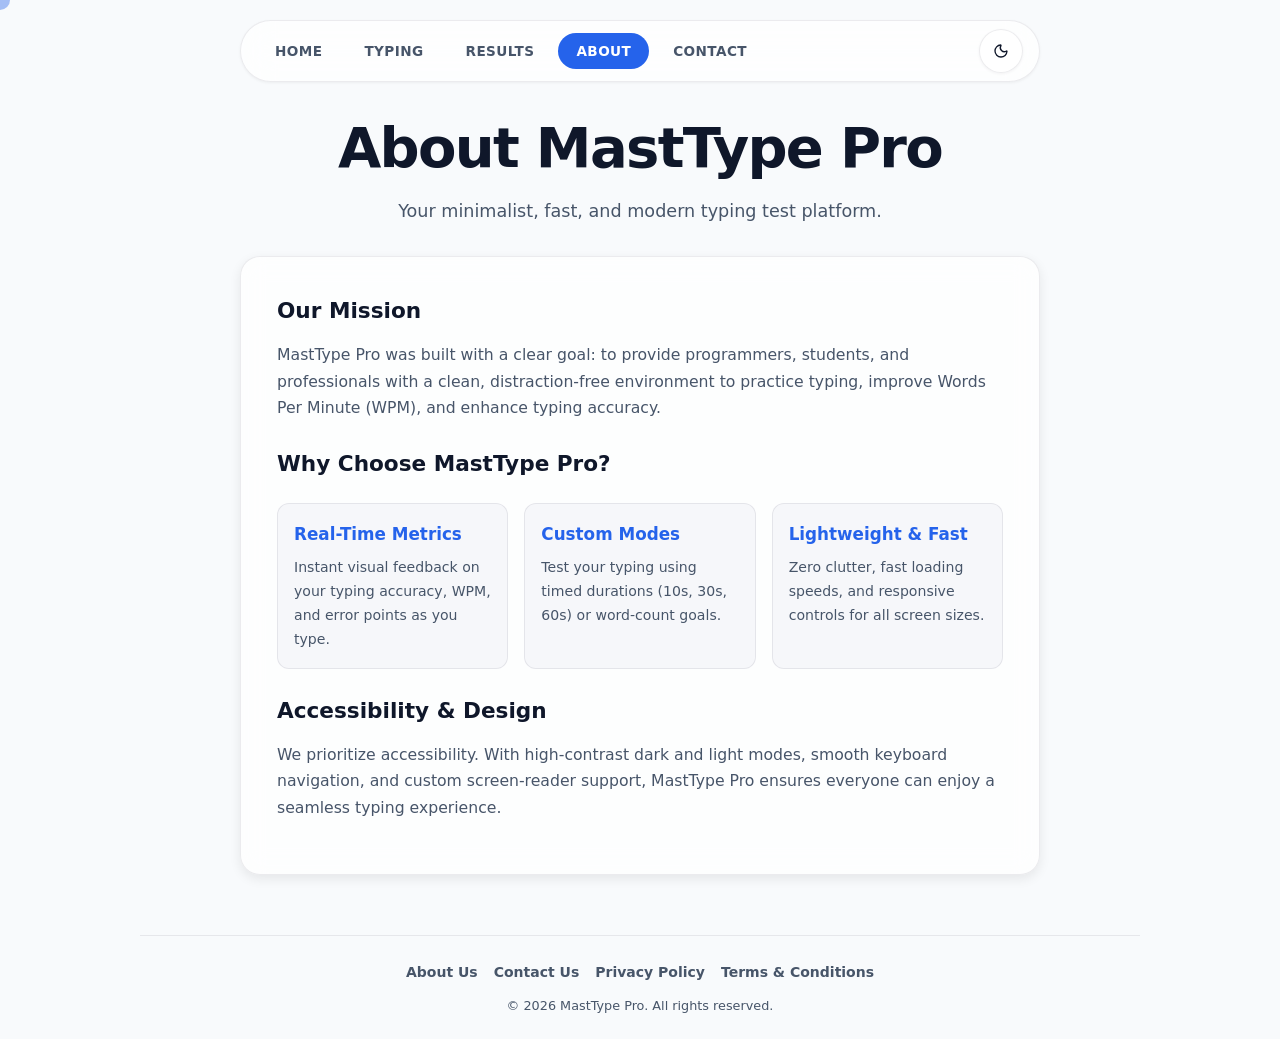
==== about.html @ d7a7fe55 "Add files via upload" ====
<!doctype html>
<html lang="en" dir="ltr">
  <head>
    <meta charset="UTF-8" />
    <meta name="viewport" content="width=device-width, initial-scale=1.0" />
    <meta name="theme-color" content="#ffffff" />

    <!-- Advanced Primary SEO -->
    <title>About Us — MastType Pro | Free Online Typing Speed Test</title>
    <meta
      name="description"
      content="Learn about MastType Pro, the free online typing speed test platform. Boost your WPM, improve accuracy, and track typing performance with custom time modes."
    />
    <meta
      name="keywords"
      content="about MastType Pro, typing test app, online typing speed practice, learn fast typing, measure WPM accurately"
    />
    <meta name="robots" content="index, follow, max-image-preview:large" />
    <meta name="author" content="MastType Pro" />
    <link rel="canonical" href="https://devskora.github.io/masttype/about.html" />

    <!-- Open Graph / Facebook / LinkedIn SEO -->
    <meta property="og:type" content="article" />
    <meta
      property="og:title"
      content="About Us — MastType Pro | Free Online Typing Test"
    />
    <meta
      property="og:description"
      content="Discover how MastType Pro helps users improve typing speed and accuracy through real-time performance tracking and minimal design."
    />
    <meta property="og:url" content="https://devskora.github.io/masttype/about.html" />
    <meta property="og:site_name" content="MastType Pro" />
    <meta property="og:locale" content="en_US" />

    <!-- Twitter / X SEO -->
    <meta name="twitter:card" content="summary_large_image" />
    <meta name="twitter:title" content="About Us — MastType Pro" />
    <meta
      name="twitter:description"
      content="Learn about MastType Pro's mission to make typing speed tests simple, fast, and accessible for everyone."
    />

    <!-- Favicon -->
    <link rel="icon" href="./favicon.png" sizes="any" />

    <!-- Schema.org JSON-LD Structured Data for About Page -->
    <script type="application/ld+json">
      {
        "@context": "https://schema.org",
        "@type": "AboutPage",
        "name": "About MastType Pro",
        "url": "https://devskora.github.io/masttype/about.html",
        "description": "Learn about MastType Pro's mission, features, and typing analytics platform.",
        "mainEntity": {
          "@type": "WebApplication",
          "name": "MastType Pro",
          "applicationCategory": "EducationalApplication",
          "operatingSystem": "All"
        }
      }
    </script>

    <style>
      /* =========================================================
         MastType Pro — Refactored UI/UX & Accessible Stylesheet
         ========================================================= */

      /* -------------------------
         Root Variables & Themes
         ------------------------- */
      :root {
        --bg-main: #f8fafc;
        --text-main: #0f172a;
        --text-muted: #475569;

        --card-bg: rgba(255, 255, 255, 0.75);
        --card-border: rgba(15, 23, 42, 0.08);

        --accent-primary: #2563eb;
        --accent-hover: #1d4ed8;

        --correct-color: #10b981;
        --correct-bg: rgba(16, 185, 129, 0.1);
        --incorrect-color: #ef4444;
        --incorrect-bg: rgba(239, 68, 68, 0.15);

        --disabled-bg: rgba(148, 163, 184, 0.16);
        --disabled-color: #94a3b8;

        --shadow-sm: 0 1px 3px rgba(0, 0, 0, 0.05);
        --shadow-md: 0 4px 12px rgba(0, 0, 0, 0.08);
        --shadow-lg: 0 12px 32px rgba(0, 0, 0, 0.12);

        --radius-sm: 8px;
        --radius-md: 12px;
        --radius-lg: 20px;
        --radius-pill: 999px;

        --transition-fast: 0.15s ease;
        --transition-normal: 0.25s ease;
      }

      body[data-is-dark="true"] {
        --bg-main: #0b0f17;
        --text-main: #f8fafc;
        --text-muted: #94a3b8;

        --card-bg: rgba(17, 24, 39, 0.65);
        --card-border: rgba(255, 255, 255, 0.1);

        --accent-primary: #3b82f6;
        --accent-hover: #60a5fa;

        --correct-color: #34d399;
        --incorrect-color: #f87171;
      }

      /* -------------------------
         Reset & Base Setup
         ------------------------- */
      *,
      *::before,
      *::after {
        margin: 0;
        padding: 0;
        box-sizing: border-box;
      }

      html {
        scroll-behavior: smooth;
        font-family: system-ui, -apple-system, BlinkMacSystemFont, "Segoe UI", Roboto, Oxygen, Ubuntu, Cantarell, sans-serif;
      }

      body {
        min-height: 100vh;
        display: flex;
        flex-direction: column;
        align-items: center;
        background-color: var(--bg-main);
        color: var(--text-main);
        transition: background-color var(--transition-normal), color var(--transition-normal);
        line-height: 1.5;
      }

      /* -------------------------
         Accessibility Utilities
         ------------------------- */
      .sr-only {
        position: absolute;
        width: 1px;
        height: 1px;
        padding: 0;
        margin: -1px;
        overflow: hidden;
        clip: rect(0, 0, 0, 0);
        white-space: nowrap;
        border: 0;
      }

      .skip-link {
        position: fixed;
        top: -100px;
        left: 20px;
        z-index: 9999;
        padding: 10px 18px;
        border-radius: var(--radius-pill);
        background: var(--accent-primary);
        color: #ffffff !important;
        font-weight: 600;
        text-decoration: none;
        box-shadow: var(--shadow-md);
        transition: top var(--transition-fast);
      }

      .skip-link:focus {
        top: 20px;
      }

      button:focus-visible,
      a:focus-visible,
      select:focus-visible,
      input:focus-visible {
        outline: 3px solid var(--accent-primary);
        outline-offset: 2px;
      }

      /* -------------------------
         Header & Navigation
         ------------------------- */
      .header {
        width: min(92%, 800px);
        margin: 20px auto 0;
        padding: 8px 16px;
        display: flex;
        align-items: center;
        justify-content: space-between;
        background: var(--card-bg);
        border: 1px solid var(--card-border);
        border-radius: var(--radius-pill);
        backdrop-filter: blur(16px);
        -webkit-backdrop-filter: blur(16px);
        box-shadow: var(--shadow-sm);
      }

      .header-nav ul {
        list-style: none;
        display: flex;
        align-items: center;
        gap: 6px;
      }

      .header-nav {
        display: flex;
        justify-content: space-between;
        width: 100%;
        align-items: center;
      }

      .header-link {
        display: block;
        padding: 8px 18px;
        border-radius: var(--radius-pill);
        font-size: 0.85rem;
        font-weight: 700;
        letter-spacing: 0.03em;
        color: var(--text-muted);
        text-decoration: none;
        transition: color var(--transition-fast), background var(--transition-fast);
      }

      .header-link:hover {
        color: var(--text-main);
        background: rgba(148, 163, 184, 0.12);
      }

      .header-link[aria-current="page"] {
        color: #ffffff;
        background: var(--accent-primary);
      }

      /* Theme Switcher Button */
      .theme-btn {
        position: relative;
        width: 44px;
        height: 44px;
        display: flex;
        align-items: center;
        justify-content: center;
        border: 1px solid var(--card-border);
        border-radius: var(--radius-pill);
        background: var(--card-bg);
        cursor: pointer;
        box-shadow: var(--shadow-sm);
        transition: transform var(--transition-fast), background-color var(--transition-fast);
      }

      .theme-btn svg {
        width: 16px;
        height: 16px;
        color: var(--text-main);
        transition: transform var(--transition-fast);
      }

      /* -------------------------
         Main Layout & Hero Section
         ------------------------- */
      .main {
        width: min(1000px, 92%);
        display: flex;
        flex-direction: column;
        align-items: center;
        padding: 24px 0 60px;
        flex: 1;
      }

      .hero {
        text-align: center;
        margin-bottom: 32px;
        max-width: 640px;
      }

      .hero h1 {
        font-size: clamp(2.2rem, 5vw, 3.5rem);
        font-weight: 800;
        letter-spacing: -0.03em;
        color: var(--text-main);
      }

      .hero p {
        margin-top: 8px;
        color: var(--text-muted);
        font-size: clamp(0.95rem, 1.8vw, 1.1rem);
      }

      /* -------------------------
         About Page Content Styles
         ------------------------- */
      .about-container {
        width: 100%;
        max-width: 800px;
        padding: clamp(20px, 4vw, 36px);
        background: var(--card-bg);
        border: 1px solid var(--card-border);
        border-radius: var(--radius-lg);
        box-shadow: var(--shadow-md);
        backdrop-filter: blur(12px);
        -webkit-backdrop-filter: blur(12px);
      }

      .about-content {
        color: var(--text-main);
        line-height: 1.7;
      }

      .about-content h2 {
        font-size: 1.35rem;
        font-weight: 700;
        margin-top: 24px;
        margin-bottom: 12px;
        color: var(--text-main);
      }

      .about-content h2:first-child {
        margin-top: 0;
      }

      .about-content p {
        color: var(--text-muted);
        margin-bottom: 16px;
        font-size: 0.98rem;
      }

      .features-grid {
        display: grid;
        grid-template-columns: repeat(auto-fit, minmax(220px, 1fr));
        gap: 16px;
        margin: 20px 0;
      }

      .feature-card {
        padding: 16px;
        background: rgba(148, 163, 184, 0.08);
        border: 1px solid var(--card-border);
        border-radius: var(--radius-md);
      }

      .feature-card h3 {
        font-size: 1.05rem;
        font-weight: 700;
        margin-bottom: 8px;
        color: var(--accent-primary);
      }

      .feature-card p {
        font-size: 0.88rem;
        margin-bottom: 0;
      }

      /* -------------------------
         Footer Section
         ------------------------- */
      .footer {
        width: min(92%, 1000px);
        margin-top: auto;
        padding: 24px 0;
        border-top: 1px solid var(--card-border);
        display: flex;
        flex-direction: column;
        align-items: center;
        gap: 12px;
        text-align: center;
      }

      .footer-links {
        list-style: none;
        display: flex;
        gap: 16px;
        flex-wrap: wrap;
        justify-content: center;
      }

      .footer-links a {
        color: var(--text-muted);
        text-decoration: none;
        font-size: 0.875rem;
        font-weight: 600;
        transition: color var(--transition-fast);
      }

      .footer-links a:hover {
        color: var(--accent-primary);
      }

      .footer p {
        font-size: 0.8rem;
        color: var(--text-muted);
      }

      /* Custom Cursor & Reduced Motion */
      .cursor {
        position: fixed;
        width: 20px;
        height: 20px;
        top: 0;
        left: 0;
        border-radius: 50%;
        background: var(--accent-primary);
        pointer-events: none;
        transform: translate(-50%, -50%);
        z-index: 999;
        opacity: 0.4;
        transition: transform 0.05s ease-out;
      }

      @media (hover: none), (pointer: coarse), (prefers-reduced-motion: reduce) {
        .cursor {
          display: none !important;
        }
      }

      @media (prefers-reduced-motion: reduce) {
        *,
        *::before,
        *::after {
          scroll-behavior: auto !important;
          transition-duration: 0.01ms !important;
          animation-duration: 0.01ms !important;
        }
      }
    </style>
  </head>

  <body>
    <!-- Skip Navigation -->
    <a class="skip-link" href="#main-content">Skip to main content</a>

    <!-- Custom Cursor -->
    <div class="cursor" aria-hidden="true"></div>

    <header class="header">
      <nav class="header-nav" aria-label="Main navigation">
        <ul>
          <li class="header-link-list-item">
            <a href="./index.html" class="header-link">HOME</a>
          </li>
          <li class="header-link-list-item">
            <a href="./index.html#typing" class="header-link">TYPING</a>
          </li>
          <li class="header-link-list-item">
            <a href="./result.html" class="header-link">RESULTS</a>
          </li>
          <li class="header-link-list-item">
            <a href="./about.html" class="header-link" aria-current="page">ABOUT</a>
          </li>
          <li class="header-link-list-item">
            <a href="./contact.html" class="header-link">CONTACT</a>
          </li>
        </ul>

        <button
          type="button"
          class="theme-btn"
          aria-label="Switch to dark mode"
          title="Toggle theme"
        >
          <svg
            xmlns="http://www.w3.org/2000/svg"
            width="24"
            height="24"
            viewBox="0 0 24 24"
            fill="none"
            stroke="currentColor"
            stroke-width="2"
            stroke-linecap="round"
            stroke-linejoin="round"
            aria-hidden="true"
            focusable="false"
          >
            <path
              d="M20.985 12.486a9 9 0 1 1-9.473-9.472c.405-.022.617.46.402.803a6 6 0 0 0 8.268 8.268c.344-.215.825-.004.803.401"
            />
          </svg>
        </button>
      </nav>
    </header>

    <main class="main" id="main-content">
      <section class="hero" aria-labelledby="page-title">
        <h1 id="page-title">About MastType Pro</h1>
        <p>Your minimalist, fast, and modern typing test platform.</p>
      </section>

      <section class="about-container" aria-label="About Us Details">
        <article class="about-content">
          <h2>Our Mission</h2>
          <p>
            MastType Pro was built with a clear goal: to provide programmers, students, and professionals with a clean, distraction-free environment to practice typing, improve Words Per Minute (WPM), and enhance typing accuracy.
          </p>

          <h2>Why Choose MastType Pro?</h2>
          <div class="features-grid">
            <div class="feature-card">
              <h3>Real-Time Metrics</h3>
              <p>Instant visual feedback on your typing accuracy, WPM, and error points as you type.</p>
            </div>
            <div class="feature-card">
              <h3>Custom Modes</h3>
              <p>Test your typing using timed durations (10s, 30s, 60s) or word-count goals.</p>
            </div>
            <div class="feature-card">
              <h3>Lightweight & Fast</h3>
              <p>Zero clutter, fast loading speeds, and responsive controls for all screen sizes.</p>
            </div>
          </div>

          <h2>Accessibility & Design</h2>
          <p>
            We prioritize accessibility. With high-contrast dark and light modes, smooth keyboard navigation, and custom screen-reader support, MastType Pro ensures everyone can enjoy a seamless typing experience.
          </p>
        </article>
      </section>
    </main>

    <footer class="footer">
      <nav aria-label="Footer navigation">
        <ul class="footer-links">
          <li><a href="./about.html">About Us</a></li>
          <li><a href="./contact.html">Contact Us</a></li>
          <li><a href="./privacy-policy.html">Privacy Policy</a></li>
          <li><a href="./terms.html">Terms & Conditions</a></li>
        </ul>
      </nav>
      <p>&copy; 2026 MastType Pro. All rights reserved.</p>
    </footer>

    <script src="./script.js" type="module"></script>
  </body>
</html>
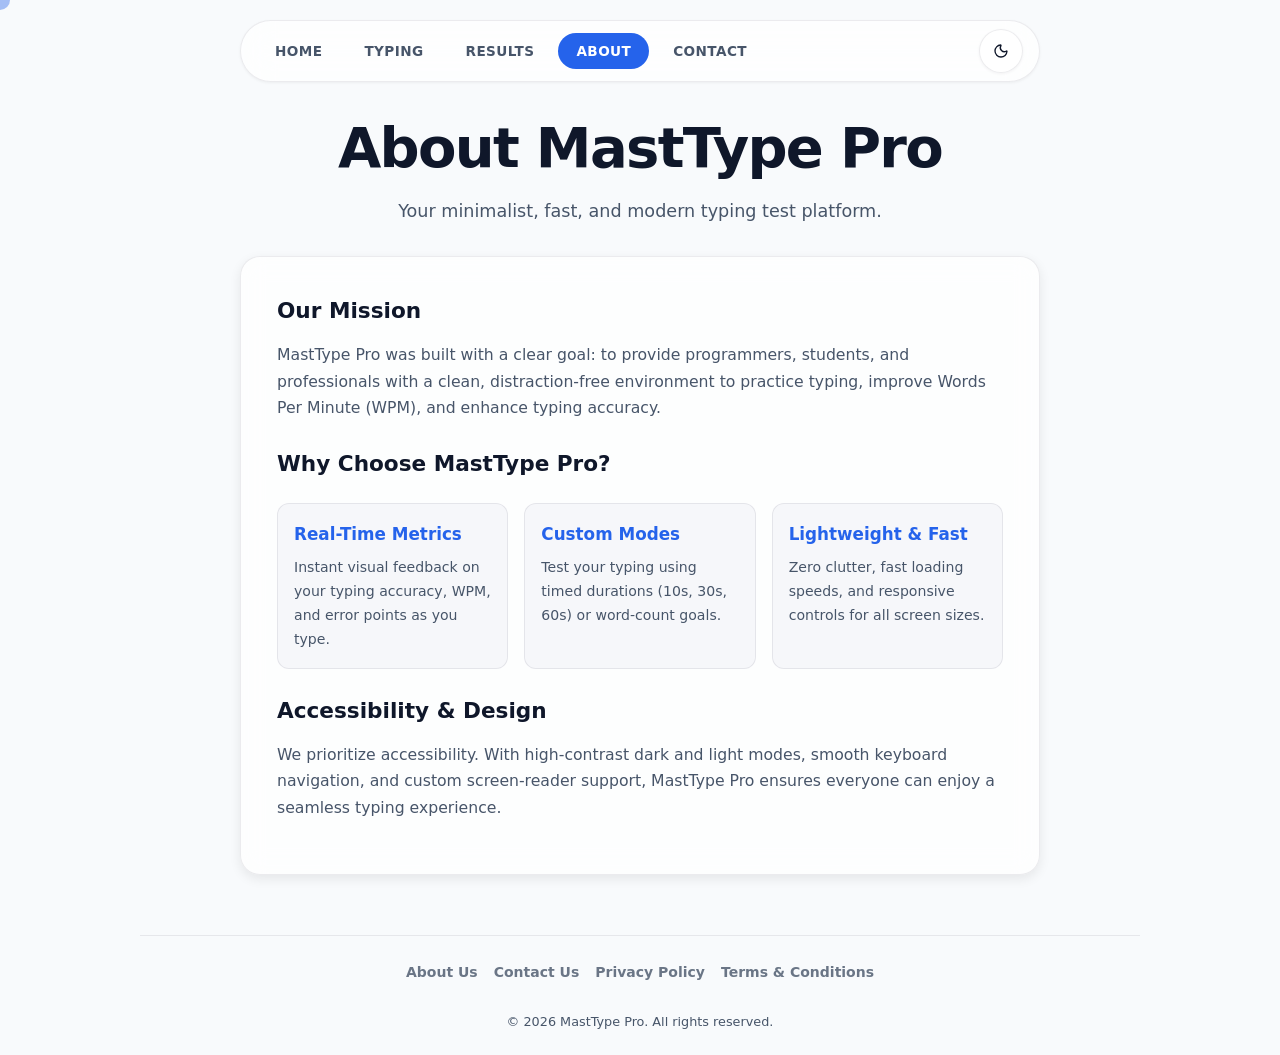
==== commit 03b3870b: "Add files via upload" ====
--- a/about.html
+++ b/about.html
@@ -44,6 +44,10 @@
 
     <!-- Favicon -->
     <link rel="icon" href="./favicon.png" sizes="any" />
+
+    <!-- stylesheet -->
+
+    <link rel="stylesheet" href="./global.css"/>
 
     <!-- Schema.org JSON-LD Structured Data for About Page -->
     <script type="application/ld+json">
--- a/global.css
+++ b/global.css
@@ -0,0 +1,107 @@
+ /* ------------------------- */ 
+:root {
+  --bg-main: #f8fafc;
+  --text-main: #0f172a;
+  --text-muted: #475569;
+
+  --card-bg: rgba(255, 255, 255, 0.75);
+  --card-border: rgba(15, 23, 42, 0.08);
+
+  --accent-primary: #2563eb;
+  --accent-hover: #1d4ed8;
+
+  --correct-color: #10b981;
+  --correct-bg: rgba(16, 185, 129, 0.1);
+  --incorrect-color: #ef4444;
+  --incorrect-bg: rgba(239, 68, 68, 0.15);
+
+  --disabled-bg: rgba(148, 163, 184, 0.16);
+  --disabled-color: #94a3b8;
+
+  --shadow-sm: 0 1px 3px rgba(0, 0, 0, 0.05);
+  --shadow-md: 0 4px 12px rgba(0, 0, 0, 0.08);
+  --shadow-lg: 0 12px 32px rgba(0, 0, 0, 0.12);
+
+  --radius-sm: 8px;
+  --radius-md: 12px;
+  --radius-lg: 20px;
+  --radius-pill: 999px;
+
+  --transition-fast: 0.15s ease;
+  --transition-normal: 0.25s ease;
+}
+/* Footer Styles */
+.footer {
+  margin-top: 3rem;
+  padding: 2rem 1rem;
+  border-top: 1px solid rgba(255, 255, 255, 0.1);
+  text-align: center;
+}
+
+.footer-links {
+  list-style: none;
+  padding: 0;
+  margin: 0 0 1rem 0;
+  display: flex;
+  justify-content: center;
+  gap: 1.5rem;
+  flex-wrap: wrap;
+}
+
+.footer-links a {
+  color: inherit;
+  text-decoration: none;
+  opacity: 0.8;
+  transition: opacity 0.2s ease;
+}
+
+.footer-links a:hover {
+  opacity: 1;
+  text-decoration: underline;
+}
+
+/* Legal & Policy Pages Layout */
+.legal-page {
+  max-width: 800px;
+  margin: 2rem auto;
+  padding: 0 1.5rem;
+  line-height: 1.6;
+}
+
+.legal-page h1 {
+  font-size: 2rem;
+  margin-bottom: 1.5rem;
+}
+
+.legal-page h2 {
+  font-size: 1.3rem;
+  margin-top: 1.5rem;
+  margin-bottom: 0.5rem;
+}
+
+.legal-page p, .legal-page ul {
+  margin-bottom: 1rem;
+  opacity: 0.9;
+}
+.body {
+  overflow-x: hidden;
+
+}
+.header {
+  overflow-x: auto;
+}
+.header::scroll-marker {
+  border-radius: 30px;
+}
+.header::-webkit-scrollbar {
+  border-radius: 30px;
+  /* background: var(--accent-hover); */
+  position: absolute;
+  bottom: 0;
+left: 0;
+right: 0;
+background: transparent;
+}
+/* .header-nav {
+  position: absolute;
+} */
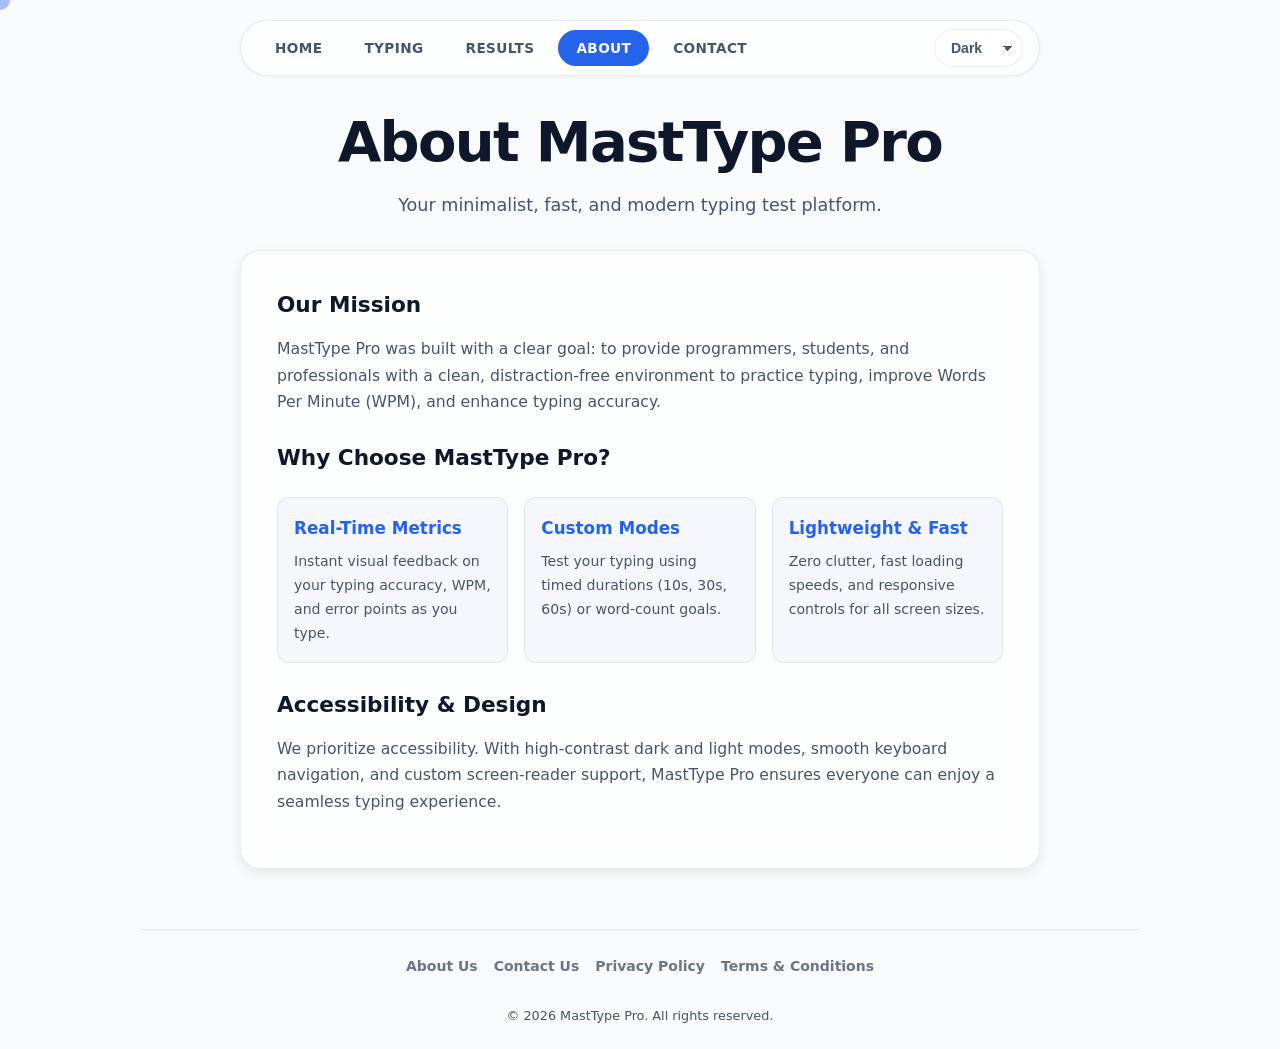
==== commit e59e8cda: "Add files via upload" ====
--- a/about.html
+++ b/about.html
@@ -463,30 +463,15 @@
           </li>
         </ul>
 
-        <button
-          type="button"
-          class="theme-btn"
-          aria-label="Switch to dark mode"
-          title="Toggle theme"
-        >
-          <svg
-            xmlns="http://www.w3.org/2000/svg"
-            width="24"
-            height="24"
-            viewBox="0 0 24 24"
-            fill="none"
-            stroke="currentColor"
-            stroke-width="2"
-            stroke-linecap="round"
-            stroke-linejoin="round"
-            aria-hidden="true"
-            focusable="false"
-          >
-            <path
-              d="M20.985 12.486a9 9 0 1 1-9.473-9.472c.405-.022.617.46.402.803a6 6 0 0 0 8.268 8.268c.344-.215.825-.004.803.401"
-            />
-          </svg>
-        </button>
+        <select class="theme-input btn"
+        aria-label="Change Theme" >
+        <option value="dark">Dark</option>
+        <option value="light">Light</option>
+        <option value="warm">Warm</option>
+        <!-- <option value="cool">Cool</option> -->
+
+        
+        </select>
       </nav>
     </header>
 
@@ -539,7 +524,7 @@
       <p>&copy; 2026 MastType Pro. All rights reserved.</p>
     </footer>
 
-    <script src="./script.js" type="module"></script>
+    <script src="./dark-light.js"></script>
   </body>
 </html>
 
--- a/global.css
+++ b/global.css
@@ -26,6 +26,56 @@
   --radius-md: 12px;
   --radius-lg: 20px;
   --radius-pill: 999px;
+  --radius-full-round: 50%;
+  --transition-fast: 0.15s ease;
+  --transition-normal: 0.25s ease;
+}
+
+body[data-theme="dark"] {
+  --bg-main: #0b0f17;
+  --text-main: #f8fafc;
+  --text-muted: #94a3b8;
+
+
+  --card-bg: rgba(17, 24, 39, 0.65);
+  --card-border: rgba(255, 255, 255, 0.1);
+
+  --accent-primary: #3b82f6;
+  --accent-hover: #60a5fa;
+
+  --correct-color: #34d399;
+  --incorrect-color: #f87171;
+}
+
+body[data-theme='warm'] {
+  --bg-main: #fdfbf7;
+  --text-main: #2d241e;
+  --text-muted: #786c63;
+
+  --card-bg: rgba(255, 250, 245, 0.85);
+  --card-border: rgba(67, 48, 32, 0.08);
+
+  --accent-primary: #d97706; /* Warm Amber */
+  --accent-hover: #b45309;
+
+  --correct-color: #059669;
+  --correct-bg: rgba(5, 150, 105, 0.12);
+  --incorrect-color: #dc2626;
+  --incorrect-bg: rgba(220, 38, 38, 0.12);
+
+  --disabled-bg: rgba(184, 169, 154, 0.2);
+  --disabled-color: #a89a8e;
+
+  --shadow-sm: 0 1px 3px rgba(67, 48, 32, 0.06);
+  --shadow-md: 0 4px 12px rgba(67, 48, 32, 0.08);
+  --shadow-lg: 0 12px 32px rgba(67, 48, 32, 0.12);
+
+  --radius-sm: 8px;
+  --radius-md: 12px;
+  --radius-lg: 20px;
+  --radius-pill: 999px;
+
+  --radius-full-round: 50%;
 
   --transition-fast: 0.15s ease;
   --transition-normal: 0.25s ease;
@@ -104,4 +154,57 @@
 }
 /* .header-nav {
   position: absolute;
-} */+} */
+
+
+
+.btn {
+  height: 38px;
+  padding: 0 16px;
+  border: 1px solid transparent;
+  border-radius: var(--radius-pill);
+  background: transparent;
+  cursor: pointer;
+  font-size: 0.875rem;
+  align-items: center;
+  justify-content: center;
+  display: flex;
+  gap: 3px;
+  background: var(--accent-primary);
+  font-weight: 600;
+  color: var(--text-muted);
+  transition: all var(--transition-fast);
+}
+
+.theme-btn {
+  position: relative;
+  width: 44px;
+  height: 44px;
+  display: flex;
+  align-items: center;
+  justify-content: center;
+  border: 1px solid var(--card-border);
+  border-radius: var(--radius-pill);
+  background: var(--card-bg);
+  cursor: pointer;
+  box-shadow: var(--shadow-sm);
+  transition: transform var(--transition-fast), background-color var(--transition-fast);
+}
+.theme-btn svg {
+  width: 16px;
+  height: 16px;
+  color: var(--text-main);
+  transition: transform var(--transition-fast);
+}
+select.btn {
+  appearance: none;
+  -webkit-appearance: none;
+  padding-right: 32px;
+  border: 1px solid var(--card-border);
+  background: var(--card-bg);
+  background-image: linear-gradient(45deg, transparent 50%, currentColor 50%),
+                    linear-gradient(135deg, currentColor 50%, transparent 50%);
+  background-position: calc(100% - 14px) 16px, calc(100% - 9px) 16px;
+  background-size: 5px 5px, 5px 5px;
+  background-repeat: no-repeat;
+}
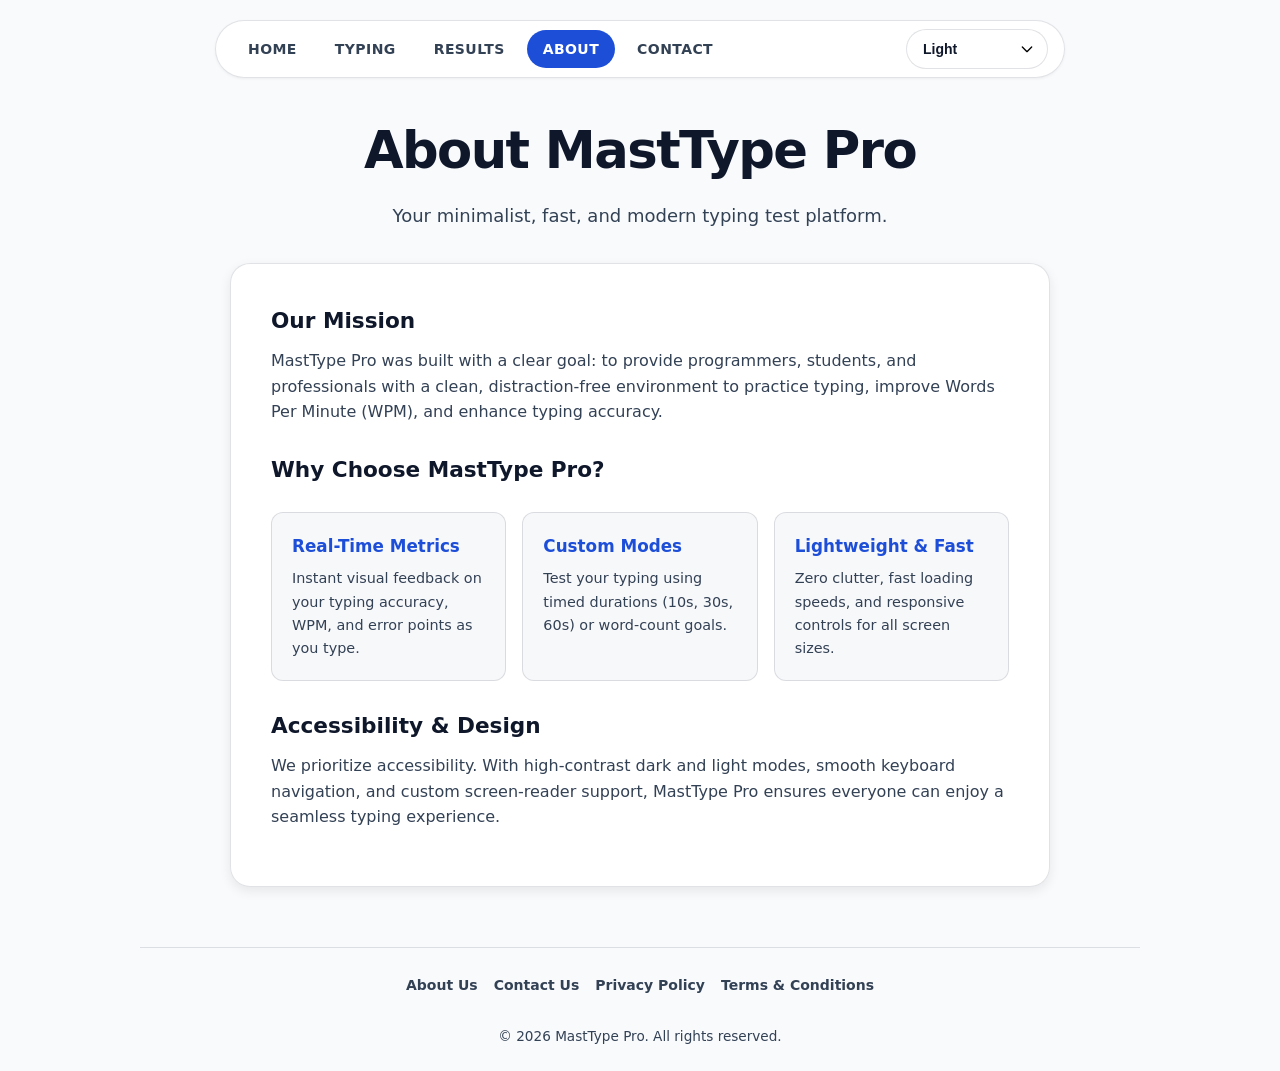
==== commit 29c05ff8: "Add files via upload" ====
--- a/about.html
+++ b/about.html
@@ -4,65 +4,90 @@
   <head>
     <meta charset="UTF-8" />
     <meta name="viewport" content="width=device-width, initial-scale=1.0" />
-    <meta name="theme-color" content="#ffffff" />
+    <meta name="theme-color" content="#2563eb" />
 
     <!-- Advanced Primary SEO -->
-    <title>About Us — MastType Pro | Free Online Typing Speed Test</title>
+    <title>About Us | MastType Pro — Free Online Typing Speed Test Platform</title>
     <meta
       name="description"
-      content="Learn about MastType Pro, the free online typing speed test platform. Boost your WPM, improve accuracy, and track typing performance with custom time modes."
+      content="Learn about MastType Pro, the ultimate distraction-free typing speed test app. Boost your WPM, refine typing accuracy, and track live analytics effortlessly."
     />
     <meta
       name="keywords"
-      content="about MastType Pro, typing test app, online typing speed practice, learn fast typing, measure WPM accurately"
+      content="about MastType Pro, typing test app, online typing speed practice, learn touch typing, WPM calculator, typing speed practice"
     />
-    <meta name="robots" content="index, follow, max-image-preview:large" />
+    <meta name="robots" content="index, follow, max-image-preview:large, max-snippet:-1, max-video-preview:-1" />
     <meta name="author" content="MastType Pro" />
     <link rel="canonical" href="https://devskora.github.io/masttype/about.html" />
 
-    <!-- Open Graph / Facebook / LinkedIn SEO -->
-    <meta property="og:type" content="article" />
-    <meta
-      property="og:title"
-      content="About Us — MastType Pro | Free Online Typing Test"
-    />
+    <!-- Open Graph / Social SEO -->
+    <meta property="og:type" content="website" />
+    <meta property="og:title" content="About Us — MastType Pro | Minimalist Typing Test" />
     <meta
       property="og:description"
-      content="Discover how MastType Pro helps users improve typing speed and accuracy through real-time performance tracking and minimal design."
+      content="Discover how MastType Pro helps students, coders, and pros boost WPM and typing accuracy with real-time performance tracking."
     />
     <meta property="og:url" content="https://devskora.github.io/masttype/about.html" />
     <meta property="og:site_name" content="MastType Pro" />
     <meta property="og:locale" content="en_US" />
+    <meta property="og:image" content="https://devskora.github.io/masttype/assets/og-about.png" />
+    <meta property="og:image:alt" content="About MastType Pro Overview" />
 
     <!-- Twitter / X SEO -->
     <meta name="twitter:card" content="summary_large_image" />
     <meta name="twitter:title" content="About Us — MastType Pro" />
     <meta
       name="twitter:description"
-      content="Learn about MastType Pro's mission to make typing speed tests simple, fast, and accessible for everyone."
+      content="Learn about MastType Pro's mission to make typing practice fast, accurate, and accessible for everyone."
     />
-
-    <!-- Favicon -->
+    <meta name="twitter:image" content="https://devskora.github.io/masttype/assets/og-about.png" />
+
+    <!-- Favicon & App Icons -->
     <link rel="icon" href="./favicon.png" sizes="any" />
-
-    <!-- stylesheet -->
-
-    <link rel="stylesheet" href="./global.css"/>
-
-    <!-- Schema.org JSON-LD Structured Data for About Page -->
+    <link rel="apple-touch-icon" href="./apple-touch-icon.png" />
+
+    <!-- Stylesheets -->
+    <link rel="stylesheet" href="./global.css" />
+
+    <!-- Schema.org JSON-LD Structured Data -->
     <script type="application/ld+json">
       {
         "@context": "https://schema.org",
-        "@type": "AboutPage",
-        "name": "About MastType Pro",
-        "url": "https://devskora.github.io/masttype/about.html",
-        "description": "Learn about MastType Pro's mission, features, and typing analytics platform.",
-        "mainEntity": {
-          "@type": "WebApplication",
-          "name": "MastType Pro",
-          "applicationCategory": "EducationalApplication",
-          "operatingSystem": "All"
-        }
+        "@graph": [
+          {
+            "@type": "AboutPage",
+            "@id": "https://devskora.github.io/masttype/about.html",
+            "url": "https://devskora.github.io/masttype/about.html",
+            "name": "About MastType Pro",
+            "description": "Learn about MastType Pro's mission, core features, and typing practice analytics.",
+            "inLanguage": "en-US",
+            "isPartOf": {
+              "@type": "WebApplication",
+              "@id": "https://devskora.github.io/masttype/#website",
+              "name": "MastType Pro",
+              "url": "https://devskora.github.io/masttype/",
+              "applicationCategory": "EducationalApplication",
+              "operatingSystem": "All"
+            },
+            "breadcrumb": {
+              "@type": "BreadcrumbList",
+              "itemListElement": [
+                {
+                  "@type": "ListItem",
+                  "position": 1,
+                  "name": "Home",
+                  "item": "https://devskora.github.io/masttype/"
+                },
+                {
+                  "@type": "ListItem",
+                  "position": 2,
+                  "name": "About Us",
+                  "item": "https://devskora.github.io/masttype/about.html"
+                }
+              ]
+            }
+          }
+        ]
       }
     </script>
 
@@ -71,59 +96,8 @@
          MastType Pro — Refactored UI/UX & Accessible Stylesheet
          ========================================================= */
 
-      /* -------------------------
-         Root Variables & Themes
-         ------------------------- */
-      :root {
-        --bg-main: #f8fafc;
-        --text-main: #0f172a;
-        --text-muted: #475569;
-
-        --card-bg: rgba(255, 255, 255, 0.75);
-        --card-border: rgba(15, 23, 42, 0.08);
-
-        --accent-primary: #2563eb;
-        --accent-hover: #1d4ed8;
-
-        --correct-color: #10b981;
-        --correct-bg: rgba(16, 185, 129, 0.1);
-        --incorrect-color: #ef4444;
-        --incorrect-bg: rgba(239, 68, 68, 0.15);
-
-        --disabled-bg: rgba(148, 163, 184, 0.16);
-        --disabled-color: #94a3b8;
-
-        --shadow-sm: 0 1px 3px rgba(0, 0, 0, 0.05);
-        --shadow-md: 0 4px 12px rgba(0, 0, 0, 0.08);
-        --shadow-lg: 0 12px 32px rgba(0, 0, 0, 0.12);
-
-        --radius-sm: 8px;
-        --radius-md: 12px;
-        --radius-lg: 20px;
-        --radius-pill: 999px;
-
-        --transition-fast: 0.15s ease;
-        --transition-normal: 0.25s ease;
-      }
-
-      body[data-is-dark="true"] {
-        --bg-main: #0b0f17;
-        --text-main: #f8fafc;
-        --text-muted: #94a3b8;
-
-        --card-bg: rgba(17, 24, 39, 0.65);
-        --card-border: rgba(255, 255, 255, 0.1);
-
-        --accent-primary: #3b82f6;
-        --accent-hover: #60a5fa;
-
-        --correct-color: #34d399;
-        --incorrect-color: #f87171;
-      }
-
-      /* -------------------------
-         Reset & Base Setup
-         ------------------------- */
+    
+      /* Base Setup */
       *,
       *::before,
       *::after {
@@ -145,12 +119,10 @@
         background-color: var(--bg-main);
         color: var(--text-main);
         transition: background-color var(--transition-normal), color var(--transition-normal);
-        line-height: 1.5;
-      }
-
-      /* -------------------------
-         Accessibility Utilities
-         ------------------------- */
+        line-height: 1.6;
+      }
+
+      /* Accessibility Focus & Utilities */
       .sr-only {
         position: absolute;
         width: 1px;
@@ -168,11 +140,11 @@
         top: -100px;
         left: 20px;
         z-index: 9999;
-        padding: 10px 18px;
+        padding: 12px 20px;
         border-radius: var(--radius-pill);
         background: var(--accent-primary);
         color: #ffffff !important;
-        font-weight: 600;
+        font-weight: 700;
         text-decoration: none;
         box-shadow: var(--shadow-md);
         transition: top var(--transition-fast);
@@ -184,22 +156,16 @@
 
       button:focus-visible,
       a:focus-visible,
-      select:focus-visible,
-      input:focus-visible {
-        outline: 3px solid var(--accent-primary);
-        outline-offset: 2px;
-      }
-
-      /* -------------------------
-         Header & Navigation
-         ------------------------- */
+      select:focus-visible {
+        outline: 3px solid var(--focus-ring);
+        outline-offset: 3px;
+      }
+
+      /* Header & Navigation */
       .header {
-        width: min(92%, 800px);
+        width: min(92%, 850px);
         margin: 20px auto 0;
         padding: 8px 16px;
-        display: flex;
-        align-items: center;
-        justify-content: space-between;
         background: var(--card-bg);
         border: 1px solid var(--card-border);
         border-radius: var(--radius-pill);
@@ -208,25 +174,27 @@
         box-shadow: var(--shadow-sm);
       }
 
+      .header-nav {
+        display: flex;
+        justify-content: space-between;
+        align-items: center;
+        width: 100%;
+        gap: 12px;
+      }
+
       .header-nav ul {
         list-style: none;
         display: flex;
         align-items: center;
         gap: 6px;
-      }
-
-      .header-nav {
-        display: flex;
-        justify-content: space-between;
-        width: 100%;
-        align-items: center;
+        flex-wrap: wrap;
       }
 
       .header-link {
-        display: block;
-        padding: 8px 18px;
+        display: inline-block;
+        padding: 8px 16px;
         border-radius: var(--radius-pill);
-        font-size: 0.85rem;
+        font-size: 0.875rem;
         font-weight: 700;
         letter-spacing: 0.03em;
         color: var(--text-muted);
@@ -236,7 +204,7 @@
 
       .header-link:hover {
         color: var(--text-main);
-        background: rgba(148, 163, 184, 0.12);
+        background: rgba(148, 163, 184, 0.16);
       }
 
       .header-link[aria-current="page"] {
@@ -244,67 +212,50 @@
         background: var(--accent-primary);
       }
 
-      /* Theme Switcher Button */
-      .theme-btn {
-        position: relative;
-        width: 44px;
-        height: 44px;
-        display: flex;
-        align-items: center;
-        justify-content: center;
+      .theme-select {
+        padding: 6px 12px;
+        border-radius: var(--radius-pill);
         border: 1px solid var(--card-border);
-        border-radius: var(--radius-pill);
         background: var(--card-bg);
+        color: var(--text-main);
+        font-weight: 600;
+        font-size: 0.85rem;
         cursor: pointer;
-        box-shadow: var(--shadow-sm);
-        transition: transform var(--transition-fast), background-color var(--transition-fast);
-      }
-
-      .theme-btn svg {
-        width: 16px;
-        height: 16px;
-        color: var(--text-main);
-        transition: transform var(--transition-fast);
-      }
-
-      /* -------------------------
-         Main Layout & Hero Section
-         ------------------------- */
+      }
+
+      /* Main Content Layout */
       .main {
         width: min(1000px, 92%);
         display: flex;
         flex-direction: column;
         align-items: center;
-        padding: 24px 0 60px;
+        padding: 32px 0 60px;
         flex: 1;
       }
 
       .hero {
         text-align: center;
         margin-bottom: 32px;
-        max-width: 640px;
+        max-width: 680px;
       }
 
       .hero h1 {
-        font-size: clamp(2.2rem, 5vw, 3.5rem);
+        font-size: clamp(2.2rem, 5vw, 3.2rem);
         font-weight: 800;
         letter-spacing: -0.03em;
         color: var(--text-main);
       }
 
       .hero p {
-        margin-top: 8px;
+        margin-top: 10px;
         color: var(--text-muted);
-        font-size: clamp(0.95rem, 1.8vw, 1.1rem);
-      }
-
-      /* -------------------------
-         About Page Content Styles
-         ------------------------- */
+        font-size: clamp(1rem, 1.8vw, 1.125rem);
+      }
+
       .about-container {
         width: 100%;
-        max-width: 800px;
-        padding: clamp(20px, 4vw, 36px);
+        max-width: 820px;
+        padding: clamp(24px, 4vw, 40px);
         background: var(--card-bg);
         border: 1px solid var(--card-border);
         border-radius: var(--radius-lg);
@@ -315,14 +266,13 @@
 
       .about-content {
         color: var(--text-main);
-        line-height: 1.7;
       }
 
       .about-content h2 {
         font-size: 1.35rem;
         font-weight: 700;
-        margin-top: 24px;
-        margin-bottom: 12px;
+        margin-top: 28px;
+        margin-bottom: 10px;
         color: var(--text-main);
       }
 
@@ -333,18 +283,17 @@
       .about-content p {
         color: var(--text-muted);
         margin-bottom: 16px;
-        font-size: 0.98rem;
       }
 
       .features-grid {
         display: grid;
         grid-template-columns: repeat(auto-fit, minmax(220px, 1fr));
         gap: 16px;
-        margin: 20px 0;
+        margin: 24px 0;
       }
 
       .feature-card {
-        padding: 16px;
+        padding: 20px;
         background: rgba(148, 163, 184, 0.08);
         border: 1px solid var(--card-border);
         border-radius: var(--radius-md);
@@ -358,13 +307,11 @@
       }
 
       .feature-card p {
-        font-size: 0.88rem;
+        font-size: 0.9rem;
         margin-bottom: 0;
       }
 
-      /* -------------------------
-         Footer Section
-         ------------------------- */
+      /* Footer */
       .footer {
         width: min(92%, 1000px);
         margin-top: auto;
@@ -398,32 +345,11 @@
       }
 
       .footer p {
-        font-size: 0.8rem;
+        font-size: 0.85rem;
         color: var(--text-muted);
       }
 
-      /* Custom Cursor & Reduced Motion */
-      .cursor {
-        position: fixed;
-        width: 20px;
-        height: 20px;
-        top: 0;
-        left: 0;
-        border-radius: 50%;
-        background: var(--accent-primary);
-        pointer-events: none;
-        transform: translate(-50%, -50%);
-        z-index: 999;
-        opacity: 0.4;
-        transition: transform 0.05s ease-out;
-      }
-
-      @media (hover: none), (pointer: coarse), (prefers-reduced-motion: reduce) {
-        .cursor {
-          display: none !important;
-        }
-      }
-
+      /* Reduced Motion Accessibility */
       @media (prefers-reduced-motion: reduce) {
         *,
         *::before,
@@ -436,46 +362,36 @@
     </style>
   </head>
 
-  <body>
-    <!-- Skip Navigation -->
+  <body data-theme="dark">
+    <!-- Accessibility Skip Link -->
     <a class="skip-link" href="#main-content">Skip to main content</a>
-
-    <!-- Custom Cursor -->
-    <div class="cursor" aria-hidden="true"></div>
 
     <header class="header">
       <nav class="header-nav" aria-label="Main navigation">
         <ul>
-          <li class="header-link-list-item">
-            <a href="./index.html" class="header-link">HOME</a>
-          </li>
-          <li class="header-link-list-item">
-            <a href="./index.html#typing" class="header-link">TYPING</a>
-          </li>
-          <li class="header-link-list-item">
-            <a href="./result.html" class="header-link">RESULTS</a>
-          </li>
-          <li class="header-link-list-item">
-            <a href="./about.html" class="header-link" aria-current="page">ABOUT</a>
-          </li>
-          <li class="header-link-list-item">
-            <a href="./contact.html" class="header-link">CONTACT</a>
-          </li>
+          <li><a href="./index.html" class="header-link">HOME</a></li>
+          <li><a href="./index.html#typing" class="header-link">TYPING</a></li>
+          <li><a href="./result.html" class="header-link">RESULTS</a></li>
+          <li><a href="./about.html" class="header-link" aria-current="page">ABOUT</a></li>
+          <li><a href="./contact.html" class="header-link">CONTACT</a></li>
         </ul>
 
-        <select class="theme-input btn"
-        aria-label="Change Theme" >
-        <option value="dark">Dark</option>
-        <option value="light">Light</option>
-        <option value="warm">Warm</option>
-        <!-- <option value="cool">Cool</option> -->
-
-        
-        </select>
+        <div class="theme-selector-wrapper">
+          <label for="theme-select" class="sr-only">Select Theme</label>
+          <select id="theme-select" class="theme-input btn">
+            <option value="dark">Dark</option>
+            <option value="light">Light</option>
+            <option value="forest">Forest</option>
+            <option value="monochrome">Monochrome</option>
+            <option value="crimson">Crimson</option>
+            <option value="warm">Warm</option>
+            <option value="kids">Kids</option>
+          </select>
+        </div>
       </nav>
     </header>
 
-    <main class="main" id="main-content">
+    <main class="main" id="main-content" tabindex="-1">
       <section class="hero" aria-labelledby="page-title">
         <h1 id="page-title">About MastType Pro</h1>
         <p>Your minimalist, fast, and modern typing test platform.</p>
@@ -512,10 +428,10 @@
       </section>
     </main>
 
-    <footer class="footer">
+    <footer class="footer" role="contentinfo">
       <nav aria-label="Footer navigation">
         <ul class="footer-links">
-          <li><a href="./about.html">About Us</a></li>
+          <li><a href="./about.html" aria-current="page">About Us</a></li>
           <li><a href="./contact.html">Contact Us</a></li>
           <li><a href="./privacy-policy.html">Privacy Policy</a></li>
           <li><a href="./terms.html">Terms & Conditions</a></li>
@@ -524,7 +440,24 @@
       <p>&copy; 2026 MastType Pro. All rights reserved.</p>
     </footer>
 
-    <script src="./dark-light.js"></script>
+    <!-- <script>
+      // Theme switching logic with localStorage persistence
+      const themeSelect = document.getElementById('theme-select');
+
+      themeSelect?.addEventListener('change', (e) => {
+        const selectedTheme = e.target.value;
+        document.body.setAttribute('data-theme', selectedTheme);
+        localStorage.setItem('masttype-theme', selectedTheme);
+      });
+
+      // Restore saved theme on load
+      const savedTheme = localStorage.getItem('masttype-theme') || 'dark';
+      if (themeSelect) {
+        themeSelect.value = savedTheme;
+        document.body.setAttribute('data-theme', savedTheme);
+      }
+    </script> -->
+    <script src="./dark-light.js" defer></script>
   </body>
 </html>
 
--- a/global.css
+++ b/global.css
@@ -1,22 +1,27 @@
- /* ------------------------- */ 
+
+/* ------------------------- 
+   GLOBAL CSS & THEMES (ACCESSIBLE & OPTIMIZED)
+------------------------- */
+
 :root {
   --bg-main: #f8fafc;
   --text-main: #0f172a;
-  --text-muted: #475569;
-
-  --card-bg: rgba(255, 255, 255, 0.75);
-  --card-border: rgba(15, 23, 42, 0.08);
-
-  --accent-primary: #2563eb;
-  --accent-hover: #1d4ed8;
-
-  --correct-color: #10b981;
-  --correct-bg: rgba(16, 185, 129, 0.1);
-  --incorrect-color: #ef4444;
+  --text-muted: #334155; /* Higher contrast ratio */
+
+  --card-bg: rgba(255, 255, 255, 0.9);
+  --card-border: rgba(15, 23, 42, 0.12);
+
+  --accent-primary: #1d4ed8; /* Darker blue for contrast */
+  --accent-hover: #1e40af;
+  --accent-text: #ffffff;
+
+  --correct-color: #065f46;
+  --correct-bg: rgba(16, 185, 129, 0.15);
+  --incorrect-color: #991b1b;
   --incorrect-bg: rgba(239, 68, 68, 0.15);
 
-  --disabled-bg: rgba(148, 163, 184, 0.16);
-  --disabled-color: #94a3b8;
+  --disabled-bg: #e2e8f0;
+  --disabled-color: #64748b;
 
   --shadow-sm: 0 1px 3px rgba(0, 0, 0, 0.05);
   --shadow-md: 0 4px 12px rgba(0, 0, 0, 0.08);
@@ -27,65 +32,243 @@
   --radius-lg: 20px;
   --radius-pill: 999px;
   --radius-full-round: 50%;
+  
   --transition-fast: 0.15s ease;
   --transition-normal: 0.25s ease;
 }
 
+/* Dark Theme */
 body[data-theme="dark"] {
   --bg-main: #0b0f17;
   --text-main: #f8fafc;
-  --text-muted: #94a3b8;
-
-
-  --card-bg: rgba(17, 24, 39, 0.65);
-  --card-border: rgba(255, 255, 255, 0.1);
+  --text-muted: #cbd5e1; /* Increased contrast from #94a3b8 */
+
+  --card-bg: rgba(17, 24, 39, 0.85);
+  --card-border: rgba(255, 255, 255, 0.15);
 
   --accent-primary: #3b82f6;
   --accent-hover: #60a5fa;
+  --accent-text: #0b0f17;
 
   --correct-color: #34d399;
   --incorrect-color: #f87171;
-}
-
+
+  --disabled-bg: #1e293b;
+  --disabled-color: #64748b;
+}
+
+/* Warm Theme */
 body[data-theme='warm'] {
   --bg-main: #fdfbf7;
   --text-main: #2d241e;
-  --text-muted: #786c63;
-
-  --card-bg: rgba(255, 250, 245, 0.85);
-  --card-border: rgba(67, 48, 32, 0.08);
-
-  --accent-primary: #d97706; /* Warm Amber */
-  --accent-hover: #b45309;
-
-  --correct-color: #059669;
+  --text-muted: #574c43;
+
+  --card-bg: rgba(255, 250, 245, 0.95);
+  --card-border: rgba(67, 48, 32, 0.12);
+
+  --accent-primary: #b45309; /* Darker amber for contrast */
+  --accent-hover: #92400e;
+  --accent-text: #ffffff;
+
+  --correct-color: #065f46;
   --correct-bg: rgba(5, 150, 105, 0.12);
-  --incorrect-color: #dc2626;
+  --incorrect-color: #991b1b;
   --incorrect-bg: rgba(220, 38, 38, 0.12);
 
-  --disabled-bg: rgba(184, 169, 154, 0.2);
-  --disabled-color: #a89a8e;
-
-  --shadow-sm: 0 1px 3px rgba(67, 48, 32, 0.06);
-  --shadow-md: 0 4px 12px rgba(67, 48, 32, 0.08);
-  --shadow-lg: 0 12px 32px rgba(67, 48, 32, 0.12);
-
-  --radius-sm: 8px;
-  --radius-md: 12px;
-  --radius-lg: 20px;
+  --disabled-bg: #e7e0d8;
+  --disabled-color: #786c63;
+}
+
+/* Kids Theme */
+body[data-theme='kids'] {
+  --bg-main: #fefce8;
+  --text-main: #000000;
+  --text-muted: #1c1917;
+
+  --card-bg: #ffffff;
+  --card-border: #15803d;
+
+  --accent-primary: #15803d;
+  --accent-hover: #166534;
+  --accent-text: #ffffff;
+
+  --correct-color: #14532d;
+  --correct-bg: #bbf7d0;
+  --incorrect-color: #7f1d1d;
+  --incorrect-bg: #fecaca;
+
+  --disabled-bg: #e7e5e4;
+  --disabled-color: #57534e;
+
+  --shadow-sm: 0 2px 0 #000;
+  --shadow-md: 0 4px 0 #000;
+  --shadow-lg: 0 8px 0 #000;
+
+  --radius-sm: 6px;
+  --radius-md: 10px;
+  --radius-lg: 14px;
   --radius-pill: 999px;
-
-  --radius-full-round: 50%;
-
-  --transition-fast: 0.15s ease;
-  --transition-normal: 0.25s ease;
-}
+}
+
+/* Crimson Theme */
+body[data-theme='crimson'] {
+  --bg-main: #18090a;
+  --text-main: #fef2f2;
+  --text-muted: #fca5a5;
+
+  --card-bg: rgba(45, 10, 15, 0.85);
+  --card-border: rgba(239, 68, 68, 0.3);
+
+  --accent-primary: #ef4444;
+  --accent-hover: #f87171;
+  --accent-text: #18090a;
+
+  --incorrect-color: #fca5a5;
+  --incorrect-bg: rgba(239, 68, 68, 0.2);
+  --correct-color: #86efac;
+  --correct-bg: rgba(34, 197, 94, 0.2);
+
+  --disabled-bg: #3c1518;
+  --disabled-color: #991b1b;
+}
+
+/* Forest Theme */
+body[data-theme='forest'] {
+  --bg-main: #06150d;
+  --text-main: #f0fdf4;
+  --text-muted: #a7f3d0;
+
+  --card-bg: rgba(11, 38, 23, 0.85);
+  --card-border: rgba(34, 197, 94, 0.3);
+
+  --accent-primary: #10b981;
+  --accent-hover: #34d399;
+  --accent-text: #06150d;
+
+  --correct-color: #6ee7b7;
+  --correct-bg: rgba(52, 211, 153, 0.2);
+  --incorrect-color: #fca5a5;
+  --incorrect-bg: rgba(248, 113, 113, 0.2);
+
+  --disabled-bg: #0f3922;
+  --disabled-color: #166534;
+}
+
+/* Monochrome Theme */
+body[data-theme='monochrome'] {
+  --bg-main: #121212;
+  --text-main: #ffffff;
+  --text-muted: #d4d4d8;
+
+  --card-bg: rgba(24, 24, 27, 0.9);
+  --card-border: rgba(255, 255, 255, 0.25);
+
+  --accent-primary: #f4f4f5;
+  --accent-hover: #ffffff;
+  --accent-text: #000000;
+
+  --correct-color: #ffffff;
+  --correct-bg: rgba(255, 255, 255, 0.2);
+  --incorrect-color: #a1a1aa;
+  --incorrect-bg: rgba(113, 113, 122, 0.3);
+
+  --disabled-bg: #27272a;
+  --disabled-color: #71717a;
+}
+
+/* -------------------------
+   ACCESSIBILITY & UI UTILITIES
+------------------------- */
+
+/* Screen Reader Only Utility */
+.sr-only {
+  position: absolute;
+  width: 1px;
+  height: 1px;
+  padding: 0;
+  margin: -1px;
+  overflow: hidden;
+  clip: rect(0, 0, 0, 0);
+  white-space: nowrap;
+  border: 0;
+}
+
+/* Focus Visible (Keyboard Accessibility) */
+button:focus-visible,
+select:focus-visible,
+a:focus-visible {
+  outline: 3px solid var(--accent-primary);
+  outline-offset: 2px;
+}
+
+/* Base Body Fixes */
+body {
+  background-color: var(--bg-main);
+  color: var(--text-main);
+  margin: 0;
+  font-family: system-ui, -apple-system, BlinkMacSystemFont, 'Segoe UI', Roboto, Oxygen, Ubuntu, Cantarell, sans-serif;
+  overflow-x: hidden;
+}
+
+/* Header & Scroll Fixes */
+.header {
+  overflow-x: auto;
+  scrollbar-width: thin;
+}
+
+.header::-webkit-scrollbar {
+  height: 4px;
+}
+
+.header::-webkit-scrollbar-thumb {
+  background: var(--card-border);
+  border-radius: var(--radius-pill);
+}
+
+/* Buttons & Select Inputs */
+.btn {
+  height: 40px;
+  padding: 0 16px;
+  border: 1px solid var(--card-border);
+  border-radius: var(--radius-pill);
+  background: var(--card-bg);
+  color: var(--text-main);
+  cursor: pointer;
+  font-size: 0.875rem;
+  font-weight: 600;
+  display: inline-flex;
+  align-items: center;
+  justify-content: center;
+  gap: 8px;
+  transition: all var(--transition-fast);
+}
+
+.btn:hover {
+  border-color: var(--accent-primary);
+}
+
+select.btn {
+  appearance: none;
+  -webkit-appearance: none;
+  padding-right: 36px;
+  background-image: url("data:image/svg+xml,%3Csvg xmlns='http://www.w3.org/2000/svg' fill='none' viewBox='0 0 24 24' stroke='currentColor'%3E%3Cpath stroke-linecap='round' stroke-linejoin='round' stroke-width='2' d='M19 9l-7 7-7-7'%3E%3C/path%3E%3C/svg%3E");
+  background-position: right 12px center;
+  background-size: 16px;
+  background-repeat: no-repeat;
+}
+
+select.btn option {
+  background-color: var(--bg-main);
+  color: var(--text-main);
+}
+
 /* Footer Styles */
 .footer {
   margin-top: 3rem;
   padding: 2rem 1rem;
-  border-top: 1px solid rgba(255, 255, 255, 0.1);
+  border-top: 1px solid var(--card-border);
   text-align: center;
+  color: var(--text-muted);
 }
 
 .footer-links {
@@ -99,112 +282,40 @@
 }
 
 .footer-links a {
-  color: inherit;
+  color: var(--text-main);
   text-decoration: none;
-  opacity: 0.8;
-  transition: opacity 0.2s ease;
+  transition: color var(--transition-fast);
 }
 
 .footer-links a:hover {
-  opacity: 1;
+  color: var(--accent-primary);
   text-decoration: underline;
 }
 
-/* Legal & Policy Pages Layout */
+/* Legal Pages */
 .legal-page {
   max-width: 800px;
   margin: 2rem auto;
   padding: 0 1.5rem;
-  line-height: 1.6;
+  line-height: 1.7;
 }
 
 .legal-page h1 {
   font-size: 2rem;
   margin-bottom: 1.5rem;
+  color: var(--text-main);
 }
 
 .legal-page h2 {
-  font-size: 1.3rem;
-  margin-top: 1.5rem;
-  margin-bottom: 0.5rem;
-}
-
-.legal-page p, .legal-page ul {
+  font-size: 1.4rem;
+  margin-top: 1.75rem;
+  margin-bottom: 0.75rem;
+  color: var(--text-main);
+}
+
+.legal-page p, 
+.legal-page ul {
   margin-bottom: 1rem;
-  opacity: 0.9;
-}
-.body {
-  overflow-x: hidden;
-
-}
-.header {
-  overflow-x: auto;
-}
-.header::scroll-marker {
-  border-radius: 30px;
-}
-.header::-webkit-scrollbar {
-  border-radius: 30px;
-  /* background: var(--accent-hover); */
-  position: absolute;
-  bottom: 0;
-left: 0;
-right: 0;
-background: transparent;
-}
-/* .header-nav {
-  position: absolute;
-} */
-
-
-
-.btn {
-  height: 38px;
-  padding: 0 16px;
-  border: 1px solid transparent;
-  border-radius: var(--radius-pill);
-  background: transparent;
-  cursor: pointer;
-  font-size: 0.875rem;
-  align-items: center;
-  justify-content: center;
-  display: flex;
-  gap: 3px;
-  background: var(--accent-primary);
-  font-weight: 600;
   color: var(--text-muted);
-  transition: all var(--transition-fast);
-}
-
-.theme-btn {
-  position: relative;
-  width: 44px;
-  height: 44px;
-  display: flex;
-  align-items: center;
-  justify-content: center;
-  border: 1px solid var(--card-border);
-  border-radius: var(--radius-pill);
-  background: var(--card-bg);
-  cursor: pointer;
-  box-shadow: var(--shadow-sm);
-  transition: transform var(--transition-fast), background-color var(--transition-fast);
-}
-.theme-btn svg {
-  width: 16px;
-  height: 16px;
-  color: var(--text-main);
-  transition: transform var(--transition-fast);
-}
-select.btn {
-  appearance: none;
-  -webkit-appearance: none;
-  padding-right: 32px;
-  border: 1px solid var(--card-border);
-  background: var(--card-bg);
-  background-image: linear-gradient(45deg, transparent 50%, currentColor 50%),
-                    linear-gradient(135deg, currentColor 50%, transparent 50%);
-  background-position: calc(100% - 14px) 16px, calc(100% - 9px) 16px;
-  background-size: 5px 5px, 5px 5px;
-  background-repeat: no-repeat;
-}
+}
+
